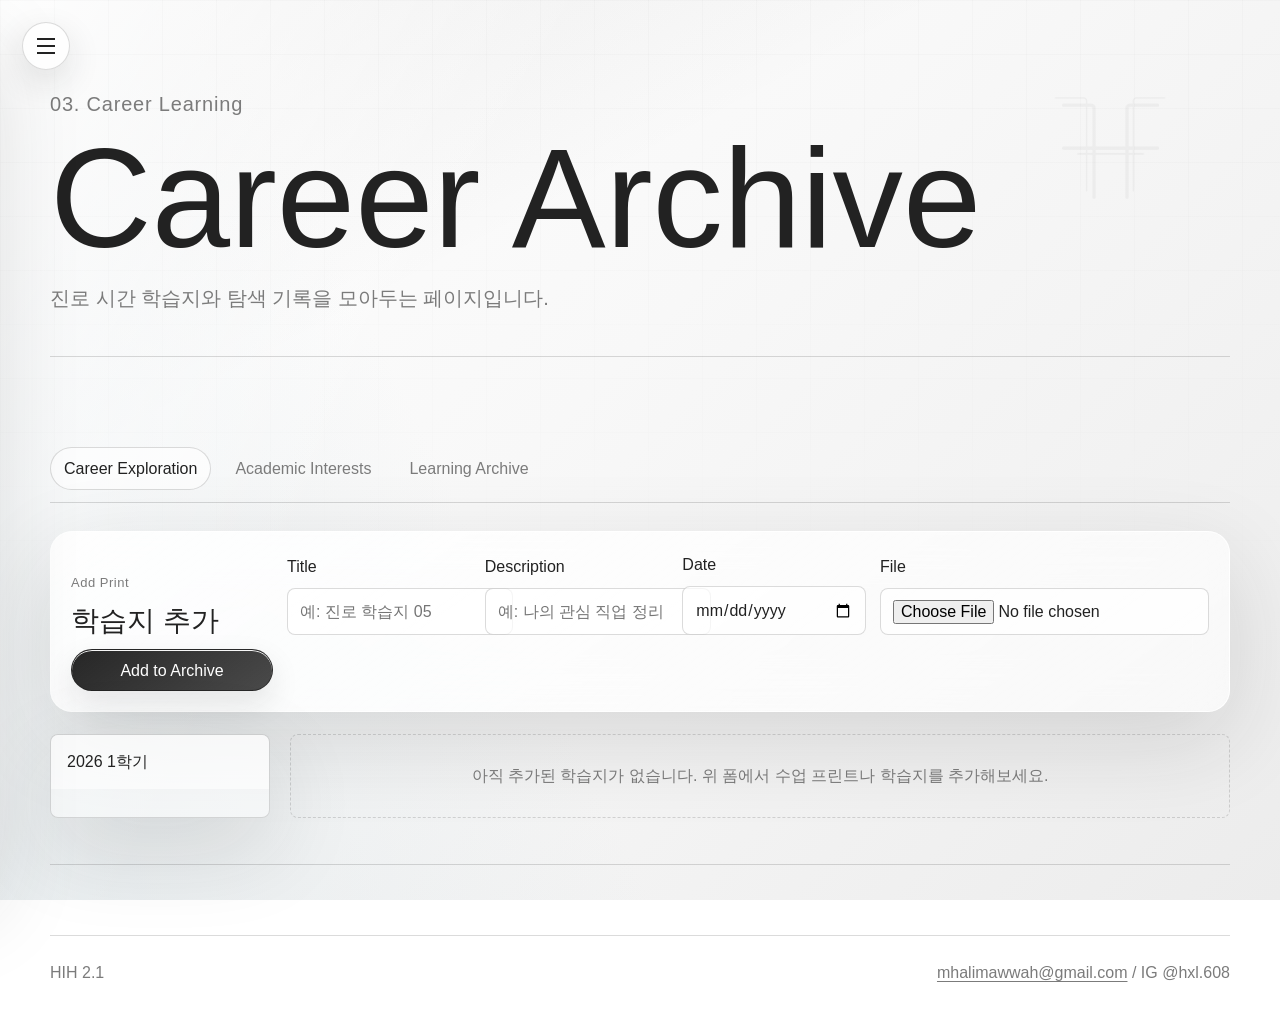
==== hih-career_exp.html @ c1aa2654 "updated my website works (July ~ August)" ====
<!DOCTYPE html>
<html lang="en">
<head>
    <meta charset="UTF-8">
    <meta name="viewport" content="width=device-width, initial-scale=1.0">
    <title>HIH | Career Learning</title>
    <link rel="stylesheet" href="hih_design.css">
</head>
<body>
    <div class="site-shell">
        <aside class="sidebar">
            <a class="brand" href="hih.html" aria-label="HIH Home">
                <img src="HIH-mark.png" alt="">
                <span>H</span>
            </a>
            <nav class="side-nav" aria-label="Main navigation">
                <a href="hih.html"><span>01.</span> Home</a>
                <a href="hih-about.html"><span>02.</span> About Me</a>
                <a class="active" href="hih-career_exp.html"><span>03.</span> Career Learning</a>
                <a href="hih-exp.html"><span>04.</span> Skills &amp; Activities</a>
                <a href="hih-projects.html"><span>05.</span> Projects</a>
                <a href="hih-growth jour.html"><span>06.</span> Growth Journey</a>
                <a href="hih-site_maker.html"><span>07.</span> Bio Site</a>
            </nav>
            <p class="sidebar-note">My Career digital portfolio<br>Seoul, Korea</p>
        </aside>

        <div class="page">
            <header class="page-header">
                <p class="eyebrow">03. Career Learning</p>
                <h1>Career Archive</h1>
                <p>진로 시간 학습지와 탐색 기록을 모아두는 페이지입니다.</p>
            </header>

            <main>
                <section class="section">
                    <div class="dashboard-tabs">
                        <span class="active">Career Exploration</span>
                        <span>Academic Interests</span>
                        <span>Learning Archive</span>
                    </div>

                    <form class="archive-form" aria-label="Add career worksheet">
                        <div>
                            <p class="eyebrow">Add Print</p>
                            <h2>학습지 추가</h2>
                        </div>
                        <label>
                            Title
                            <input type="text" name="worksheetTitle" placeholder="예: 진로 학습지 05" required>
                        </label>
                        <label>
                            Description
                            <input type="text" name="worksheetDescription" placeholder="예: 나의 관심 직업 정리" required>
                        </label>
                        <label>
                            Date
                            <input type="date" name="worksheetDate" required>
                        </label>
                        <label>
                            File
                            <input type="file" name="worksheetFile" accept=".pdf,image/*">
                        </label>
                        <button type="submit">Add to Archive</button>
                    </form>

                    <div class="career-layout">
                        <aside class="archive-list" aria-label="Semester archive">
                            <a class="active" href="#">2026 1학기</a>
                        </aside>

                        <div class="worksheet-grid">
                            <p class="empty-state">아직 추가된 학습지가 없습니다. 위 폼에서 수업 프린트나 학습지를 추가해보세요.</p>
                        </div>
                    </div>
                </section>
            </main>

            <footer>
                <p>HIH 2.1</p>
                <p><a href="mailto:mhalimawwah@gmail.com">mhalimawwah@gmail.com</a> / IG @hxl.608</p>
            </footer>
        </div>
    </div>
    <script src="hih_howitworks.js"></script>
</body>
</html>
---- hih_design.css ----
:root {
    --primary: #222222;
    --secondary: #7b7b7b;
    --tertiary: #f8f8f8;
    --white: #ffffff;
    --line: rgba(34, 34, 34, 0.16);
    --soft-line: #eeeeee;
    --radius: 8px;
    --glass: rgba(255, 255, 255, 0.42);
    --glass-strong: rgba(255, 255, 255, 0.68);
    --glass-edge: rgba(255, 255, 255, 0.86);
    --glass-shadow: 0 28px 90px rgba(34, 34, 34, 0.14);
}

* {
    box-sizing: border-box;
    margin: 0;
    padding: 0;
}

html {
    scroll-behavior: smooth;
}

body {
    background:
        linear-gradient(118deg, rgba(255, 255, 255, 0.96), rgba(255, 255, 255, 0) 34%),
        linear-gradient(64deg, rgba(216, 226, 230, 0.52), rgba(255, 255, 255, 0) 38%),
        linear-gradient(152deg, rgba(34, 34, 34, 0.08), rgba(255, 255, 255, 0) 32%),
        linear-gradient(135deg, #ffffff 0%, #f8f8f8 45%, #ececec 100%);
    background-attachment: fixed;
    color: var(--primary);
    font-family: Inter, -apple-system, BlinkMacSystemFont, "Segoe UI", Roboto, Arial, sans-serif;
    line-height: 1.6;
}

body::before {
    content: "";
    position: fixed;
    inset: 0;
    pointer-events: none;
    background-image:
        linear-gradient(rgba(34, 34, 34, 0.035) 1px, transparent 1px),
        linear-gradient(90deg, rgba(34, 34, 34, 0.035) 1px, transparent 1px);
    background-size: 54px 54px;
    mask-image: linear-gradient(to bottom, rgba(0, 0, 0, 0.55), transparent 72%);
}

img {
    display: block;
    max-width: 100%;
}

a {
    color: inherit;
    text-decoration: none;
}

.site-shell {
    min-height: 100vh;
}

.sidebar {
    position: fixed;
    top: 18px;
    left: 18px;
    width: min(300px, calc(100vw - 36px));
    height: 100vh;
    max-height: calc(100vh - 36px);
    border: 1px solid var(--line);
    border-radius: 18px;
    padding: 34px 22px;
    display: flex;
    flex-direction: column;
    gap: 34px;
    background: var(--glass-strong);
    backdrop-filter: blur(22px) saturate(150%);
    -webkit-backdrop-filter: blur(22px) saturate(150%);
    box-shadow: var(--glass-shadow);
    transform: translateX(calc(-100% - 24px));
    transition: transform 260ms ease;
    z-index: 30;
}

.nav-open .sidebar {
    transform: translateX(0);
}

.menu-toggle {
    position: fixed;
    top: 22px;
    left: 22px;
    width: 48px;
    height: 48px;
    border: 1px solid var(--line);
    border-radius: 999px;
    background: rgba(255, 255, 255, 0.72);
    color: var(--primary);
    display: grid;
    place-items: center;
    cursor: pointer;
    z-index: 40;
    box-shadow: 0 12px 34px rgba(34, 34, 34, 0.12);
    backdrop-filter: blur(18px) saturate(150%);
    -webkit-backdrop-filter: blur(18px) saturate(150%);
}

.menu-toggle svg {
    width: 24px;
    height: 24px;
    transition: transform 220ms ease;
}

.nav-open .menu-toggle svg {
    transform: rotate(90deg);
}

.menu-scrim {
    position: fixed;
    inset: 0;
    background: rgba(34, 34, 34, 0.12);
    opacity: 0;
    pointer-events: none;
    transition: opacity 220ms ease;
    z-index: 20;
    backdrop-filter: blur(2px);
    -webkit-backdrop-filter: blur(2px);
}

.nav-open .menu-scrim {
    opacity: 1;
    pointer-events: auto;
}

.brand {
    display: grid;
    justify-items: center;
    gap: 8px;
    font-size: 13px;
    letter-spacing: 0.12em;
}

.brand img {
    width: 58px;
    height: 58px;
    object-fit: contain;
}

.side-nav {
    display: grid;
    gap: 8px;
}

.side-nav a {
    border: 1px solid transparent;
    border-radius: var(--radius);
    color: var(--secondary);
    font-size: 14px;
    padding: 10px 12px;
}

.side-nav a:hover,
.side-nav a.active {
    border-color: var(--primary);
    color: var(--primary);
    background: rgba(255, 255, 255, 0.62);
}

.side-nav span {
    color: var(--primary);
    font-size: 12px;
    margin-right: 6px;
}

.sidebar-note {
    margin-top: auto;
    color: var(--secondary);
    font-size: 12px;
}

.page {
    min-width: 0;
}

.hero,
.page-header,
main,
footer {
    width: min(1180px, calc(100% - 64px));
    margin: 0 auto;
}

.top-nav {
    min-height: 92px;
    display: flex;
    align-items: center;
    justify-content: flex-end;
    gap: 30px;
    color: var(--secondary);
    font-size: 14px;
}

.top-nav a {
    border: 1px solid transparent;
    border-radius: 999px;
    padding: 8px 12px;
    transition: background 180ms ease, border-color 180ms ease, color 180ms ease;
}

.top-nav a:hover {
    background: rgba(255, 255, 255, 0.52);
    border-color: rgba(255, 255, 255, 0.76);
    color: var(--primary);
}

.hero {
    min-height: 680px;
    border-bottom: 0;
    position: relative;
    padding-bottom: 34px;
    isolation: isolate;
}

.hero::before {
    content: "";
    position: absolute;
    inset: 84px 0 34px;
    border: 1px solid rgba(255, 255, 255, 0.76);
    border-radius: 28px;
    background:
        linear-gradient(130deg, rgba(255, 255, 255, 0.78), rgba(255, 255, 255, 0.18) 42%, rgba(255, 255, 255, 0.46)),
        linear-gradient(42deg, rgba(255, 255, 255, 0.24), rgba(123, 123, 123, 0.09));
    box-shadow:
        inset 0 1px 0 rgba(255, 255, 255, 0.96),
        inset 0 -28px 80px rgba(255, 255, 255, 0.34),
        0 34px 110px rgba(34, 34, 34, 0.14);
    backdrop-filter: blur(28px) saturate(165%);
    -webkit-backdrop-filter: blur(28px) saturate(165%);
    z-index: -1;
}

.hero::after {
    content: "";
    position: absolute;
    inset: 112px 28px auto auto;
    width: min(46vw, 560px);
    height: 240px;
    border-radius: 999px 34px 999px 34px;
    background: linear-gradient(115deg, rgba(255, 255, 255, 0.74), rgba(230, 235, 237, 0.22));
    filter: blur(18px);
    opacity: 0.76;
    pointer-events: none;
    z-index: -1;
}

.hero-grid {
    min-height: 540px;
    display: grid;
    grid-template-columns: minmax(0, 1fr) minmax(320px, 430px);
    align-items: center;
    gap: clamp(34px, 6vw, 86px);
    padding: 34px clamp(22px, 4vw, 58px) 56px;
    position: relative;
    z-index: 1;
}

.eyebrow {
    color: var(--secondary);
    font-size: 13px;
    letter-spacing: 0.04em;
    margin-bottom: 14px;
}

h1 {
    font-size: clamp(64px, 11vw, 156px);
    font-weight: 400;
    letter-spacing: 0;
    line-height: 0.92;
}

h2 {
    font-size: clamp(34px, 5vw, 76px);
    font-weight: 400;
    line-height: 1;
    letter-spacing: 0;
}

h3 {
    font-size: 18px;
    font-weight: 500;
}

.hero-text {
    color: var(--secondary);
    font-size: 22px;
    max-width: 560px;
    margin: 26px 0 0;
}

.hero-actions {
    display: flex;
    flex-wrap: wrap;
    gap: 12px;
    margin-top: 34px;
}

.button,
button {
    border: 1px solid rgba(255, 255, 255, 0.86);
    border-radius: 999px;
    background:
        linear-gradient(145deg, rgba(255, 255, 255, 0.76), rgba(255, 255, 255, 0.28));
    color: var(--primary);
    cursor: pointer;
    display: inline-flex;
    align-items: center;
    justify-content: center;
    min-height: 42px;
    padding: 0 18px;
    font: inherit;
    box-shadow:
        inset 0 1px 0 rgba(255, 255, 255, 0.96),
        0 12px 30px rgba(34, 34, 34, 0.10);
    backdrop-filter: blur(18px) saturate(160%);
    -webkit-backdrop-filter: blur(18px) saturate(160%);
    transition: transform 180ms ease, background 180ms ease, color 180ms ease, box-shadow 180ms ease;
}

.button:hover,
button:hover {
    transform: translateY(-2px);
    box-shadow:
        inset 0 1px 0 rgba(255, 255, 255, 1),
        0 18px 38px rgba(34, 34, 34, 0.14);
}

.button.primary,
button {
    border-color: rgba(34, 34, 34, 0.76);
    background:
        linear-gradient(145deg, rgba(34, 34, 34, 0.98), rgba(34, 34, 34, 0.82));
    color: var(--white);
}

.hero-card {
    aspect-ratio: 1 / 1;
    border: 1px solid var(--glass-edge);
    border-radius: 28px;
    background:
        linear-gradient(145deg, rgba(255, 255, 255, 0.82), rgba(255, 255, 255, 0.28) 46%, rgba(255, 255, 255, 0.62)),
        rgba(255, 255, 255, 0.32);
    backdrop-filter: blur(34px) saturate(180%);
    -webkit-backdrop-filter: blur(34px) saturate(180%);
    box-shadow:
        inset 0 1px 0 rgba(255, 255, 255, 1),
        inset 22px 28px 80px rgba(255, 255, 255, 0.50),
        inset -24px -34px 80px rgba(34, 34, 34, 0.06),
        0 34px 100px rgba(34, 34, 34, 0.16);
    display: grid;
    place-items: center;
    padding: 0;
    position: relative;
    overflow: hidden;
}

.hero-card::before {
    content: "";
    width: 70%;
    height: 70%;
    border-radius: 32px;
    background:
        linear-gradient(140deg, rgba(255, 255, 255, 0.80), rgba(255, 255, 255, 0.08)),
        linear-gradient(45deg, rgba(34, 34, 34, 0.04), rgba(255, 255, 255, 0.36));
    filter: blur(2px);
    position: absolute;
    inset: 15% auto auto 15%;
}

.hero-card img {
    width: 100%;
    height: 100%;
    object-fit: cover;
    position: relative;
    z-index: 1;
}

.hero-card p {
    bottom: 28px;
    color: var(--secondary);
    font-size: 12px;
    letter-spacing: 0.12em;
    position: absolute;
    z-index: 2;
}

main {
    display: grid;
    gap: 24px;
    padding: 44px 0 70px;
}

.section {
    border-bottom: 1px solid var(--line);
    padding: 46px 0;
}

.section-heading {
    display: flex;
    align-items: end;
    justify-content: space-between;
    gap: 24px;
    margin-bottom: 28px;
}

.activity-grid,
.card-grid {
    display: grid;
    grid-template-columns: repeat(3, minmax(0, 1fr));
    gap: 16px;
}

.mini-card,
.info-card,
.certificate-card,
.project-row,
.form-panel,
.profile-card {
    border: 1px solid var(--line);
    border-radius: var(--radius);
    background: var(--glass);
    backdrop-filter: blur(22px) saturate(150%);
    -webkit-backdrop-filter: blur(22px) saturate(150%);
    box-shadow: var(--glass-shadow);
}

.mini-card {
    min-height: 172px;
    padding: 24px;
    display: grid;
    align-content: space-between;
}

.card-icon {
    border: 1px solid var(--primary);
    border-radius: 50%;
    display: grid;
    font-size: 12px;
    height: 34px;
    place-items: center;
    width: 34px;
}

.mini-card p,
.info-card p,
.project-row p,
.large-copy,
.timeline span,
footer {
    color: var(--secondary);
}

.mini-card time {
    color: var(--primary);
    font-size: 13px;
}

.split {
    display: grid;
    grid-template-columns: minmax(0, 1.2fr) minmax(280px, 0.8fr);
    gap: 34px;
    align-items: end;
}

.large-copy {
    font-size: 22px;
    margin-top: 20px;
    max-width: 720px;
}

.stats {
    display: grid;
    grid-template-columns: repeat(3, 1fr);
    border: 1px solid var(--line);
    border-radius: var(--radius);
    overflow: hidden;
}

.stats div {
    padding: 22px;
    background: rgba(255, 255, 255, 0.45);
    border-right: 1px solid var(--line);
}

.stats div:last-child {
    border-right: 0;
}

.stats strong {
    display: block;
    font-size: 32px;
    font-weight: 400;
}

.stats span {
    color: var(--secondary);
    font-size: 12px;
}

.list-panel {
    border-top: 1px solid var(--line);
}

.list-panel div {
    display: grid;
    grid-template-columns: 260px minmax(0, 1fr);
    gap: 20px;
    padding: 22px 0;
    border-bottom: 1px solid var(--line);
}

.list-panel p {
    color: var(--secondary);
}

.timeline {
    display: grid;
    grid-template-columns: repeat(5, 1fr);
    gap: 0;
    list-style: none;
}

.timeline li {
    border-top: 1px solid var(--primary);
    padding: 22px 18px 0 0;
    position: relative;
}

.timeline li::before {
    content: "";
    width: 10px;
    height: 10px;
    border: 1px solid var(--primary);
    border-radius: 50%;
    background: var(--white);
    position: absolute;
    top: -6px;
    left: 0;
}

.timeline time {
    display: block;
    font-size: 13px;
    margin-bottom: 8px;
}

.page-header {
    padding: 70px 0 42px;
    border-bottom: 1px solid var(--line);
    position: relative;
}

.page-header::after {
    content: "";
    background: url("HIH-mark.png") center / contain no-repeat;
    opacity: 0.035;
    width: 240px;
    height: 240px;
    position: absolute;
    right: 0;
    top: 28px;
}

.page-header p {
    color: var(--secondary);
    font-size: 20px;
    margin-top: 18px;
    max-width: 720px;
}

.profile-layout {
    display: grid;
    grid-template-columns: 260px minmax(0, 1fr);
    gap: 20px;
}

.profile-card {
    padding: 26px;
    text-align: center;
}

.profile-card img {
    width: 96px;
    height: 96px;
    object-fit: contain;
    margin: 0 auto 18px;
}

.profile-card p {
    color: var(--secondary);
    font-size: 14px;
}

.info-grid {
    display: grid;
    grid-template-columns: repeat(2, minmax(0, 1fr));
    gap: 16px;
}

.info-card {
    padding: 26px;
    min-height: 190px;
}

.info-card h2 {
    font-size: 28px;
    line-height: 1.12;
    margin-bottom: 16px;
}

.tag-list {
    display: flex;
    flex-wrap: wrap;
    gap: 10px;
    margin-top: 18px;
}

.tag-list span {
    border: 1px solid var(--line);
    border-radius: 999px;
    background: rgba(255, 255, 255, 0.54);
    padding: 8px 13px;
    font-size: 14px;
}

.certificate-grid {
    display: grid;
    grid-template-columns: repeat(4, minmax(0, 1fr));
    gap: 16px;
}

.certificate-card {
    min-height: 210px;
    padding: 22px;
    display: grid;
    align-content: space-between;
}

.certificate-card .medal {
    border: 1px solid var(--primary);
    border-radius: 50%;
    display: grid;
    height: 54px;
    place-items: center;
    width: 54px;
}

.project-list {
    border-top: 1px solid var(--line);
    max-width: 980px;
    display: grid;
    gap: 14px;
}

.project-row {
    display: grid;
    grid-template-columns: 96px minmax(0, 1fr) 42px;
    gap: 24px;
    padding: 24px;
    align-items: center;
    background: rgba(255, 255, 255, 0.38);
}

.project-thumb {
    width: 96px;
    aspect-ratio: 4 / 3;
    border: 1px solid var(--line);
    border-radius: var(--radius);
    background: linear-gradient(135deg, var(--tertiary), #e8e8e8);
}

.project-tags {
    display: flex;
    flex-wrap: wrap;
    gap: 8px;
    margin-top: 12px;
}

.project-tags span {
    background: rgba(255, 255, 255, 0.58);
    border: 1px solid var(--line);
    border-radius: 999px;
    font-size: 12px;
    padding: 5px 9px;
}

.arrow {
    align-self: center;
    border: 1px solid var(--primary);
    border-radius: 50%;
    display: grid;
    height: 36px;
    justify-self: end;
    place-items: center;
    width: 36px;
}

.form-panel {
    padding: 28px;
}

details summary {
    cursor: pointer;
    font-size: 22px;
    list-style: none;
}

details summary::-webkit-details-marker {
    display: none;
}

form {
    display: grid;
    gap: 18px;
    margin-top: 28px;
}

fieldset {
    border: 1px solid var(--line);
    border-radius: var(--radius);
    padding: 16px;
}

legend {
    padding: 0 8px;
}

label {
    display: grid;
    gap: 8px;
    color: var(--primary);
}

input,
textarea {
    border: 1px solid var(--line);
    border-radius: var(--radius);
    background: rgba(255, 255, 255, 0.72);
    color: var(--primary);
    font: inherit;
    min-height: 44px;
    padding: 10px 12px;
}

textarea {
    min-height: 130px;
    resize: vertical;
}

.radio-group {
    display: flex;
    flex-wrap: wrap;
    gap: 10px;
}

.radio-group label {
    align-items: center;
    border: 1px solid var(--line);
    border-radius: 999px;
    display: flex;
    gap: 8px;
    padding: 8px 13px;
}

.reveal {
    opacity: 0;
    transform: translateY(28px) scale(0.985);
    transition:
        opacity 700ms ease,
        transform 700ms cubic-bezier(0.2, 0.8, 0.2, 1);
    transition-delay: var(--reveal-delay, 0ms);
}

.reveal.is-visible {
    opacity: 1;
    transform: translateY(0) scale(1);
}

.mini-card:hover,
.info-card:hover,
.certificate-card:hover,
.project-row:hover,
.form-panel:hover,
.profile-card:hover,
.hero-card:hover {
    transform: translateY(-4px);
}

.mini-card,
.info-card,
.certificate-card,
.project-row,
.form-panel,
.profile-card,
.hero-card {
    transition:
        transform 220ms ease,
        box-shadow 220ms ease,
        border-color 220ms ease,
        opacity 700ms ease;
}

@media (prefers-reduced-motion: reduce) {
    html {
        scroll-behavior: auto;
    }

    .reveal,
    .reveal.is-visible,
    .mini-card,
    .info-card,
    .certificate-card,
    .project-row,
    .form-panel,
    .profile-card,
    .hero-card {
        opacity: 1;
        transform: none;
        transition: none;
    }
}

footer {
    border-top: 1px solid var(--line);
    display: flex;
    justify-content: space-between;
    gap: 18px;
    padding: 24px 0 46px;
}

footer a {
    text-decoration: underline;
    text-underline-offset: 3px;
}

@media (max-width: 920px) {
    .sidebar {
        height: auto;
        padding: 26px 20px;
    }

    .brand {
        display: flex;
        justify-content: center;
    }

    .brand img {
        width: 38px;
        height: 38px;
    }

    .side-nav {
        display: grid;
        overflow: visible;
        padding-bottom: 0;
    }

    .side-nav a {
        white-space: nowrap;
    }

    .sidebar-note,
    .top-nav {
        display: none;
    }

    .hero,
    .page-header,
    main,
    footer {
        width: min(100% - 32px, 760px);
    }

    .hero {
        min-height: auto;
        padding: 34px 0;
    }

    .hero-grid,
    .split,
    .profile-layout {
        grid-template-columns: 1fr;
    }

    .hero-card {
        max-width: 420px;
        margin: 0 auto;
    }

    .activity-grid,
    .card-grid,
    .info-grid,
    .certificate-grid {
        grid-template-columns: 1fr;
    }

    .timeline {
        grid-template-columns: 1fr;
        gap: 18px;
    }

    .timeline li {
        border-top: 0;
        border-left: 1px solid var(--primary);
        padding: 0 0 0 22px;
    }

    .timeline li::before {
        left: -6px;
        top: 6px;
    }

    .list-panel div,
    .project-row {
        grid-template-columns: 1fr;
    }

    .project-row .arrow {
        justify-self: start;
    }

    .stats {
        grid-template-columns: 1fr;
    }

    .stats div {
        border-right: 0;
        border-bottom: 1px solid var(--line);
    }

    .stats div:last-child {
        border-bottom: 0;
    }
}

@media (max-width: 540px) {
    h1 {
        font-size: 58px;
    }

    .hero-text,
    .large-copy,
    .page-header p {
        font-size: 18px;
    }

    footer {
        display: grid;
    }
}

.dashboard-tabs {
    border-bottom: 1px solid var(--line);
    display: flex;
    flex-wrap: wrap;
    gap: 10px;
    margin-bottom: 24px;
    padding-bottom: 12px;
}

.dashboard-tabs a,
.dashboard-tabs span {
    border: 1px solid transparent;
    border-radius: 999px;
    color: var(--secondary);
    padding: 8px 13px;
}

.dashboard-tabs .active,
.dashboard-tabs a:hover {
    background: rgba(255, 255, 255, 0.62);
    border-color: var(--line);
    color: var(--primary);
}

.career-layout {
    display: grid;
    grid-template-columns: 220px minmax(0, 1fr);
    gap: 20px;
}

.archive-form {
    border: 1px solid var(--glass-edge);
    border-radius: 22px;
    background:
        linear-gradient(145deg, rgba(255, 255, 255, 0.76), rgba(255, 255, 255, 0.30)),
        var(--glass);
    box-shadow: var(--glass-shadow);
    display: grid;
    grid-template-columns: 1.1fr repeat(3, minmax(150px, 1fr)) auto;
    gap: 14px;
    align-items: end;
    margin-bottom: 22px;
    padding: 20px;
    backdrop-filter: blur(24px) saturate(165%);
    -webkit-backdrop-filter: blur(24px) saturate(165%);
}

.archive-form h2 {
    font-size: 28px;
}

.archive-form button {
    min-width: 140px;
}

.archive-list {
    border: 1px solid var(--line);
    border-radius: var(--radius);
    background: var(--glass);
    box-shadow: var(--glass-shadow);
    overflow: hidden;
}

.archive-list a {
    border-bottom: 1px solid var(--line);
    color: var(--secondary);
    display: block;
    padding: 14px 16px;
}

.archive-list a:last-child {
    border-bottom: 0;
}

.archive-list a:hover,
.archive-list .active {
    background: rgba(255, 255, 255, 0.58);
    color: var(--primary);
}

.worksheet-grid {
    display: grid;
    grid-template-columns: repeat(4, minmax(0, 1fr));
    gap: 16px;
}

.empty-state {
    border: 1px dashed var(--line);
    border-radius: var(--radius);
    color: var(--secondary);
    grid-column: 1 / -1;
    padding: 28px;
    text-align: center;
}

.paper-card {
    border: 1px solid var(--line);
    border-radius: var(--radius);
    background: var(--glass);
    box-shadow: var(--glass-shadow);
    cursor: pointer;
    display: grid;
    min-height: 230px;
    padding: 22px;
}

.paper-card.is-added {
    border-color: rgba(34, 34, 34, 0.28);
}

.paper-card.is-added .paper-icon {
    background: var(--primary);
    color: var(--white);
}

.paper-icon {
    border: 1px solid var(--primary);
    border-radius: 4px;
    display: grid;
    height: 52px;
    place-items: center;
    width: 42px;
}

.paper-card time,
.paper-card small {
    color: var(--secondary);
}

.activity-tabs {
    display: flex;
    flex-wrap: wrap;
    gap: 10px;
    margin-bottom: 24px;
}

.activity-tabs span {
    border: 1px solid var(--line);
    border-radius: 999px;
    background: rgba(255, 255, 255, 0.54);
    padding: 8px 13px;
}

.project-showcase .project-list {
    max-width: none;
}

.project-showcase .project-row {
    grid-template-columns: 140px minmax(0, 1fr) 42px;
}

.project-row,
.journey-list li {
    cursor: pointer;
}

.journey-layout {
    display: grid;
    grid-template-columns: minmax(260px, 0.8fr) minmax(0, 1.2fr);
    gap: 26px;
}

.journey-list {
    border-left: 1px solid var(--primary);
    display: grid;
    gap: 18px;
    list-style: none;
    padding-left: 24px;
}

.journey-list li {
    position: relative;
}

.journey-list li::before {
    background: var(--white);
    border: 1px solid var(--primary);
    border-radius: 50%;
    content: "";
    height: 10px;
    left: -30px;
    position: absolute;
    top: 8px;
    width: 10px;
}

.journey-list .current::before {
    background: var(--primary);
}

.journey-list .current h3 {
    color: var(--primary);
}

.journey-list time {
    color: var(--secondary);
    display: block;
    font-size: 13px;
}

.journey-detail {
    border: 1px solid var(--line);
    border-radius: var(--radius);
    background: var(--glass);
    box-shadow: var(--glass-shadow);
    padding: 26px;
}

.journey-visual {
    aspect-ratio: 16 / 7;
    border: 1px solid var(--line);
    border-radius: var(--radius);
    background:
        linear-gradient(135deg, rgba(255, 255, 255, 0.62), rgba(255, 255, 255, 0.18)),
        linear-gradient(25deg, transparent 38%, rgba(34, 34, 34, 0.18) 39%, transparent 40%),
        linear-gradient(145deg, transparent 52%, rgba(34, 34, 34, 0.14) 53%, transparent 54%);
    margin: 18px 0;
}

.mobile-preview {
    display: grid;
    grid-template-columns: repeat(3, 92px);
    gap: 18px;
    justify-content: center;
}

.phone-frame {
    aspect-ratio: 9 / 16;
    border: 1px solid var(--line);
    border-radius: 18px;
    background: rgba(255, 255, 255, 0.5);
    padding: 10px;
}

.phone-frame div {
    border-radius: 10px;
    height: 100%;
    background: linear-gradient(180deg, rgba(34, 34, 34, 0.12), transparent);
}

.toast {
    position: fixed;
    left: 50%;
    bottom: 28px;
    transform: translate(-50%, 18px);
    z-index: 80;
    opacity: 0;
    border: 1px solid var(--glass-edge);
    border-radius: 999px;
    background: rgba(255, 255, 255, 0.72);
    color: var(--primary);
    box-shadow: var(--glass-shadow);
    padding: 12px 18px;
    backdrop-filter: blur(22px) saturate(160%);
    -webkit-backdrop-filter: blur(22px) saturate(160%);
    transition: opacity 220ms ease, transform 220ms ease;
}

.toast.is-visible {
    opacity: 1;
    transform: translate(-50%, 0);
}

.modal-overlay {
    position: fixed;
    inset: 0;
    z-index: 70;
    display: grid;
    place-items: center;
    padding: 24px;
    background: rgba(34, 34, 34, 0.16);
    opacity: 0;
    pointer-events: none;
    backdrop-filter: blur(5px);
    -webkit-backdrop-filter: blur(5px);
    transition: opacity 220ms ease;
}

.modal-overlay.is-visible {
    opacity: 1;
    pointer-events: auto;
}

.modal-card {
    width: min(560px, 100%);
    border: 1px solid var(--glass-edge);
    border-radius: 24px;
    background:
        linear-gradient(145deg, rgba(255, 255, 255, 0.86), rgba(255, 255, 255, 0.42)),
        var(--glass);
    box-shadow:
        inset 0 1px 0 rgba(255, 255, 255, 0.95),
        0 34px 100px rgba(34, 34, 34, 0.18);
    padding: 28px;
    position: relative;
    transform: translateY(18px) scale(0.98);
    transition: transform 220ms ease;
    backdrop-filter: blur(28px) saturate(170%);
    -webkit-backdrop-filter: blur(28px) saturate(170%);
}

.modal-overlay.is-visible .modal-card {
    transform: translateY(0) scale(1);
}

.modal-card h2 {
    font-size: clamp(30px, 5vw, 54px);
    margin-bottom: 18px;
}

.modal-card p {
    color: var(--secondary);
}

.modal-close {
    position: absolute;
    right: 18px;
    top: 18px;
    width: 38px;
    height: 38px;
    padding: 0;
}

.modal-action,
.modal-card .button {
    margin-top: 22px;
}

.modal-preview {
    border: 1px solid var(--line);
    border-radius: var(--radius);
    background: rgba(255, 255, 255, 0.52);
    margin-top: 18px;
    overflow: hidden;
}

.modal-preview img,
.modal-preview iframe {
    border: 0;
    display: block;
    width: 100%;
}

.modal-preview img {
    max-height: 360px;
    object-fit: contain;
}

.modal-preview iframe {
    height: 360px;
}

.paper-card:focus-visible,
.project-row:focus-visible,
.journey-list li:focus-visible,
.dashboard-tabs span:focus-visible,
.activity-tabs span:focus-visible {
    outline: 2px solid var(--primary);
    outline-offset: 4px;
}

@media (max-width: 920px) {
    .career-layout,
    .journey-layout,
    .project-showcase .project-row {
        grid-template-columns: 1fr;
    }

    .archive-form {
        grid-template-columns: 1fr 1fr;
    }

    .worksheet-grid {
        grid-template-columns: repeat(2, minmax(0, 1fr));
    }
}

@media (max-width: 540px) {
    .archive-form {
        grid-template-columns: 1fr;
    }

    .worksheet-grid {
        grid-template-columns: 1fr;
    }

    .mobile-preview {
        grid-template-columns: repeat(3, minmax(0, 1fr));
    }
}
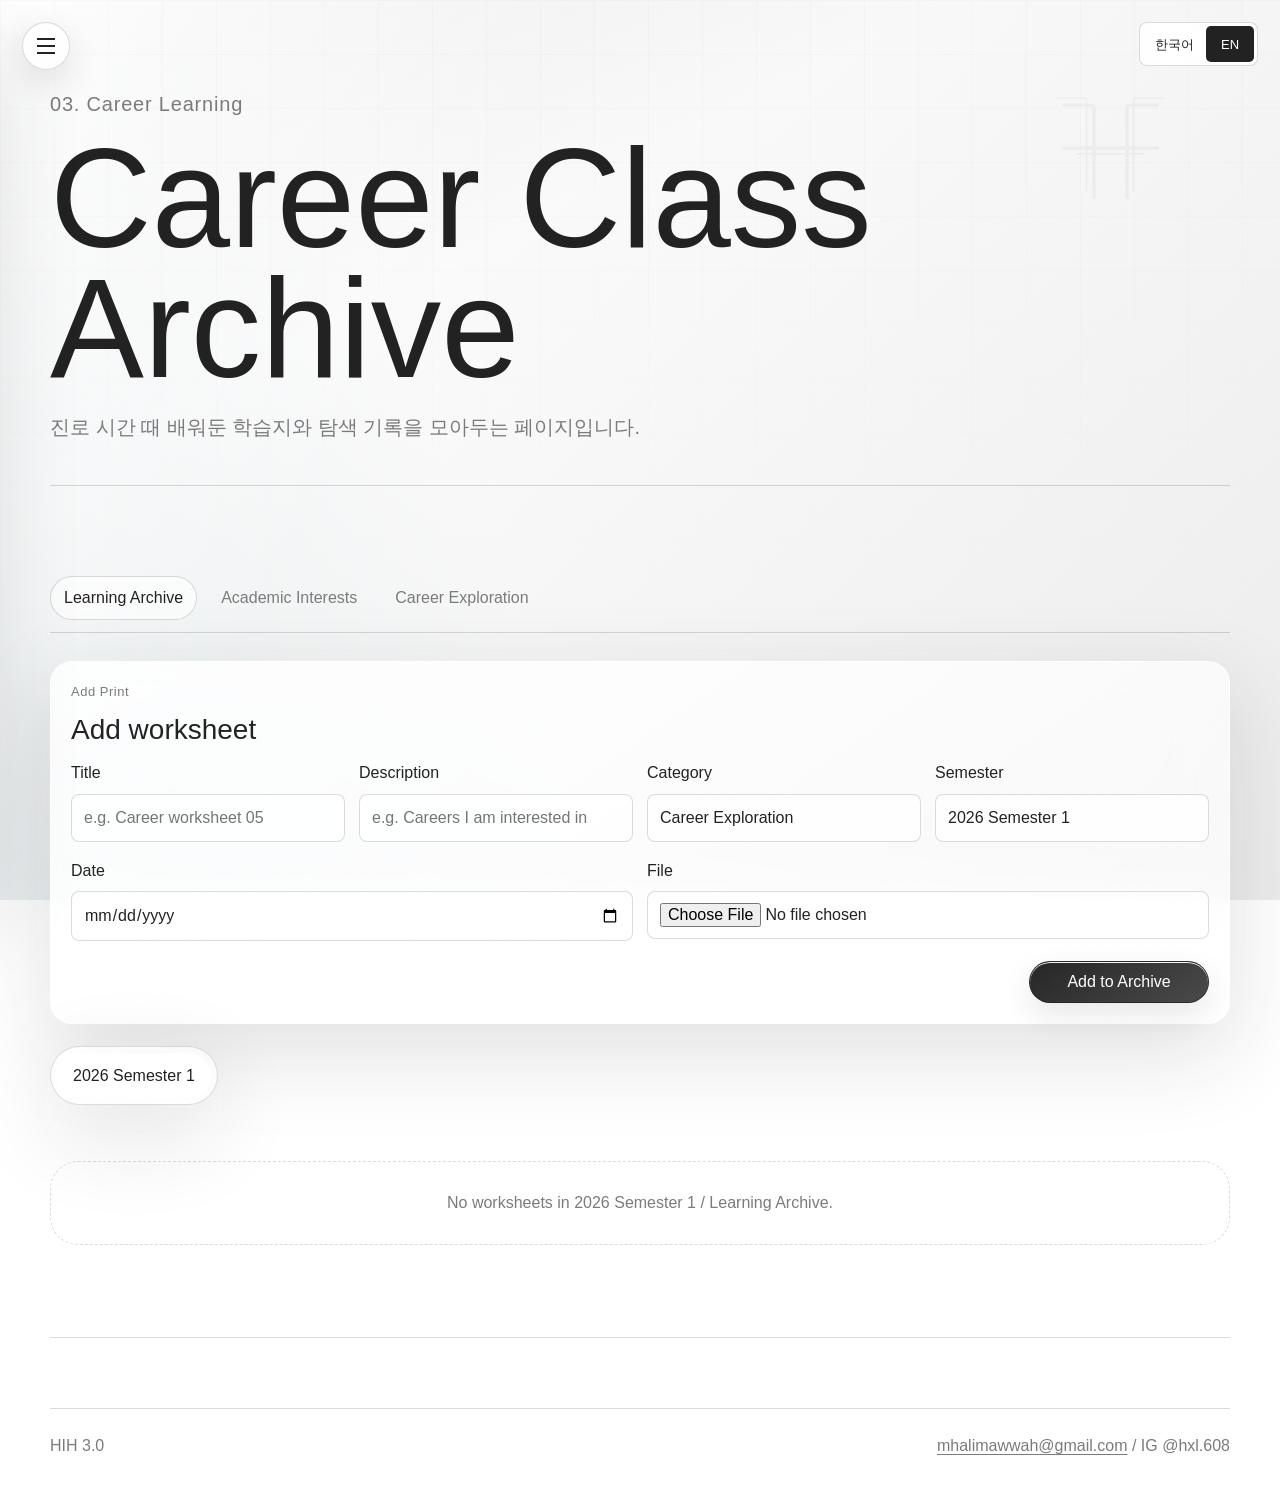
==== commit 3432d2e0: "Upgraded HIH website all" ====
--- a/hih-career_exp.html
+++ b/hih-career_exp.html
@@ -28,16 +28,16 @@
         <div class="page">
             <header class="page-header">
                 <p class="eyebrow">03. Career Learning</p>
-                <h1>Career Archive</h1>
-                <p>진로 시간 학습지와 탐색 기록을 모아두는 페이지입니다.</p>
+                <h1>Career Class Archive</h1>
+                <p>진로 시간 때 배워둔 학습지와 탐색 기록을 모아두는 페이지입니다.</p>
             </header>
 
             <main>
                 <section class="section">
                     <div class="dashboard-tabs">
-                        <span class="active">Career Exploration</span>
-                        <span>Academic Interests</span>
-                        <span>Learning Archive</span>
+                        <span class="active" data-category="Learning Archive">진로 시간 학습지</span>
+                        <span data-category="Academic Interests">관심사와 특기</span>
+                        <span data-category="Career Exploration">진로 탐색</span>
                     </div>
 
                     <form class="archive-form" aria-label="Add career worksheet">
@@ -52,6 +52,22 @@
                         <label>
                             Description
                             <input type="text" name="worksheetDescription" placeholder="예: 나의 관심 직업 정리" required>
+                        </label>
+                        <label>
+                            Category
+                            <select name="worksheetCategory" required>
+                                <option value="Career Exploration">진로 탐색</option>
+                                <option value="Academic Interests">취미 및 특기</option>
+                                <option value="Learning Archive">진로 시간 학습지</option>
+                            </select>
+                        </label>
+                        <label>
+                            Semester
+                            <select name="worksheetSemester" required>
+                                <option value="2026 1학기">2026 1학기</option>
+                                <option value="2026 2학기">2026 2학기</option>
+                                <option value="2025 2학기">2025 2학기</option>
+                            </select>
                         </label>
                         <label>
                             Date
@@ -77,11 +93,12 @@
             </main>
 
             <footer>
-                <p>HIH 2.1</p>
+                <p>HIH 3.0</p>
                 <p><a href="mailto:mhalimawwah@gmail.com">mhalimawwah@gmail.com</a> / IG @hxl.608</p>
             </footer>
         </div>
     </div>
+    <script src="hih-language.js"></script>
     <script src="hih_howitworks.js"></script>
 </body>
 </html>
--- a/hih_design.css
+++ b/hih_design.css
@@ -105,6 +105,89 @@
     -webkit-backdrop-filter: blur(18px) saturate(150%);
 }
 
+.language-switcher {
+    position: fixed;
+    top: 22px;
+    right: 22px;
+    z-index: 40;
+    display: flex;
+    align-items: center;
+    height: 44px;
+    padding: 3px;
+    border: 1px solid var(--line);
+    border-radius: 8px;
+    background: rgba(255, 255, 255, 0.86);
+    backdrop-filter: blur(18px);
+    -webkit-backdrop-filter: blur(18px);
+}
+
+.language-switcher button {
+    min-height: 36px;
+    min-width: 48px;
+    padding: 0 12px;
+    border: 0;
+    border-radius: 5px;
+    background: transparent;
+    box-shadow: none;
+    color: var(--primary);
+    font-size: 13px;
+    line-height: 1;
+    transform: none;
+}
+
+.language-switcher button[aria-pressed="true"] {
+    color: var(--white);
+    background: var(--primary);
+}
+
+.language-switcher button:hover {
+    transform: none;
+    box-shadow: none;
+}
+
+.language-switcher button:focus-visible {
+    outline: 2px solid var(--primary);
+    outline-offset: 2px;
+}
+
+.hero .top-nav {
+    padding-right: 150px;
+}
+
+html[lang="ko"] .page-header h1 {
+    font-size: 72px;
+    line-height: 1.2;
+}
+
+html[lang="ko"] h2 {
+    line-height: 1.25;
+}
+
+html[lang="ko"] .hero-rail {
+    transform: none;
+}
+
+html[lang="ko"] :is(h1, h2, h3, p, a, label, button, small) {
+    word-break: keep-all;
+    overflow-wrap: anywhere;
+}
+
+@media (max-width: 920px) {
+    html[lang="ko"] .page-header h1 {
+        font-size: 52px;
+    }
+}
+
+@media (max-width: 540px) {
+    html[lang="ko"] .page-header h1 {
+        font-size: 38px;
+    }
+
+    .language-switcher {
+        right: 14px;
+    }
+}
+
 .menu-toggle svg {
     width: 24px;
     height: 24px;
@@ -214,54 +297,125 @@
 }
 
 .hero {
-    min-height: 680px;
-    border-bottom: 0;
+    width: 100%;
+    margin: 0;
+    padding: 0 max(32px, calc((100% - 1280px) / 2));
+    border-bottom: 1px solid var(--line);
+    background: #f3f3f3;
     position: relative;
-    padding-bottom: 34px;
+    overflow: hidden;
     isolation: isolate;
 }
 
-.hero::before {
-    content: "";
+.hero .top-nav {
+    min-height: 88px;
+    padding-left: 180px;
+}
+
+.hero-brand {
     position: absolute;
-    inset: 84px 0 34px;
-    border: 1px solid rgba(255, 255, 255, 0.76);
-    border-radius: 28px;
-    background:
-        linear-gradient(130deg, rgba(255, 255, 255, 0.78), rgba(255, 255, 255, 0.18) 42%, rgba(255, 255, 255, 0.46)),
-        linear-gradient(42deg, rgba(255, 255, 255, 0.24), rgba(123, 123, 123, 0.09));
-    box-shadow:
-        inset 0 1px 0 rgba(255, 255, 255, 0.96),
-        inset 0 -28px 80px rgba(255, 255, 255, 0.34),
-        0 34px 110px rgba(34, 34, 34, 0.14);
-    backdrop-filter: blur(28px) saturate(165%);
-    -webkit-backdrop-filter: blur(28px) saturate(165%);
-    z-index: -1;
-}
-
-.hero::after {
-    content: "";
+    top: 24px;
+    left: max(92px, calc((100% - 1280px) / 2));
+    display: flex;
+    align-items: center;
+    gap: 8px;
+    font-size: 12px;
+}
+
+.hero-brand img {
+    mix-blend-mode: multiply;
+}
+
+.hero-stage {
+    position: relative;
+    min-height: clamp(510px, calc(100svh - 250px), 700px);
+    display: grid;
+    align-items: center;
+    padding: 32px 0 32px 86px;
+}
+
+.hero-rail {
     position: absolute;
-    inset: 112px 28px auto auto;
-    width: min(46vw, 560px);
-    height: 240px;
-    border-radius: 999px 34px 999px 34px;
-    background: linear-gradient(115deg, rgba(255, 255, 255, 0.74), rgba(230, 235, 237, 0.22));
-    filter: blur(18px);
-    opacity: 0.76;
-    pointer-events: none;
-    z-index: -1;
-}
-
-.hero-grid {
-    min-height: 540px;
-    display: grid;
-    grid-template-columns: minmax(0, 1fr) minmax(320px, 430px);
+    inset: 48px auto 32px 0;
+    display: flex;
     align-items: center;
-    gap: clamp(34px, 6vw, 86px);
-    padding: 34px clamp(22px, 4vw, 58px) 56px;
+    gap: 20px;
+    writing-mode: vertical-rl;
+    transform: rotate(180deg);
+    color: var(--secondary);
+    font-size: 11px;
+}
+
+.hero-rail-line {
+    flex: 1;
+    width: 1px;
+    background: var(--line);
+}
+
+.hero-copy {
     position: relative;
     z-index: 1;
+    width: 50%;
+    min-width: 0;
+}
+
+.hero-copy a{
+    text-decoration: none;
+}
+
+.hero h1 {
+    font-size: 112px;
+    font-weight: 300;
+    line-height: 0.98;
+    letter-spacing: 0;
+}
+
+.hero h1 span {
+    display: block;
+}
+
+/* Multiply blends the logo's white background into the hero surface. */
+.hero-art {
+    position: absolute;
+    inset: 0 -5% 0 auto;
+    width: 57%;
+    mix-blend-mode: multiply;
+    pointer-events: none;
+}
+
+.hero-art img {
+    width: 100%;
+    height: 100%;
+    object-fit: contain;
+    transform: scale(1.55);
+}
+
+.hero-bottom {
+    min-height: 76px;
+    display: flex;
+    align-items: center;
+    justify-content: space-between;
+    gap: 24px;
+    padding-left: 86px;
+    color: var(--secondary);
+    font-size: 12px;
+}
+
+.hero-scroll {
+    color: var(--primary);
+    display: inline-flex;
+    gap: 14px;
+    align-items: center;
+    min-height: 44px;
+}
+
+.hero a:focus-visible {
+    outline: 2px solid var(--primary);
+    outline-offset: 5px;
+}
+
+#recent-activity {
+    scroll-margin-top: 24px;
 }
 
 .eyebrow {
@@ -290,18 +444,57 @@
     font-weight: 500;
 }
 
+.hero-tagline {
+    display: flex;
+    align-items: baseline;
+    gap: 8px;
+    margin: 16px 0 0;
+    color: var(--primary);
+    font-size: 14px;
+    font-weight: 400;
+    line-height: 1.5;
+    letter-spacing: 0;
+    overflow-wrap: anywhere;
+}
+
+.hero-tagline::before {
+    content: "";
+    flex: 0 0 18px;
+    height: 1px;
+    background: currentColor;
+    transform: translateY(-4px);
+}
+
 .hero-text {
     color: var(--secondary);
-    font-size: 22px;
-    max-width: 560px;
-    margin: 26px 0 0;
+    font-size: 15px;
+    max-width: 390px;
+    margin: 28px 0 0;
+    line-height: 1.65;
 }
 
 .hero-actions {
     display: flex;
     flex-wrap: wrap;
-    gap: 12px;
-    margin-top: 34px;
+    gap: 26px;
+    margin-top: 20px;
+}
+
+.hero-actions a {
+    display: inline-flex;
+    align-items: center;
+    gap: 16px;
+    min-height: 44px;
+    border-bottom: 1px solid var(--line);
+    font-size: 13px;
+    transition: border-color 180ms ease;
+}
+
+.hero-actions a:hover,
+.hero-scroll:hover {
+    border-color: var(--primary);
+    text-decoration: underline;
+    text-underline-offset: 5px;
 }
 
 .button,
@@ -400,6 +593,7 @@
 }
 
 .section {
+    min-width: 0;
     border-bottom: 1px solid var(--line);
     padding: 46px 0;
 }
@@ -735,13 +929,17 @@
 }
 
 label {
+    min-width: 0;
     display: grid;
     gap: 8px;
     color: var(--primary);
 }
 
 input,
+select,
 textarea {
+    min-width: 0;
+    max-width: 100%;
     border: 1px solid var(--line);
     border-radius: var(--radius);
     background: rgba(255, 255, 255, 0.72);
@@ -749,6 +947,16 @@
     font: inherit;
     min-height: 44px;
     padding: 10px 12px;
+}
+
+input:not([type="radio"]):not([type="checkbox"]),
+select,
+textarea {
+    width: 100%;
+}
+
+select {
+    appearance: none;
 }
 
 textarea {
@@ -873,7 +1081,6 @@
         display: none;
     }
 
-    .hero,
     .page-header,
     main,
     footer {
@@ -881,11 +1088,34 @@
     }
 
     .hero {
-        min-height: auto;
-        padding: 34px 0;
-    }
-
-    .hero-grid,
+        padding: 88px 24px 0;
+    }
+
+    .hero-stage {
+        min-height: 480px;
+        padding: 24px 0 24px 32px;
+    }
+
+    .hero-copy {
+        width: 55%;
+    }
+
+    .hero h1 {
+        font-size: 88px;
+    }
+
+    .hero-art {
+        width: 49%;
+    }
+
+    .hero-rail {
+        display: none;
+    }
+
+    .hero-bottom {
+        padding-left: 32px;
+    }
+
     .split,
     .profile-layout {
         grid-template-columns: 1fr;
@@ -947,7 +1177,6 @@
         font-size: 58px;
     }
 
-    .hero-text,
     .large-copy,
     .page-header p {
         font-size: 18px;
@@ -955,6 +1184,54 @@
 
     footer {
         display: grid;
+    }
+
+    .hero {
+        padding: 82px 24px 0;
+    }
+
+    .hero-stage {
+        min-height: 0;
+        padding: 16px 0 0;
+    }
+
+    .hero-copy {
+        width: 100%;
+    }
+
+    .hero h1 {
+        font-size: 64px;
+    }
+
+    .hero-tagline {
+        font-size: 12px;
+        margin-top: 12px;
+    }
+
+    .hero-text {
+        font-size: 14px;
+        margin-top: 18px;
+    }
+
+    .hero-actions {
+        margin-top: 12px;
+    }
+
+    .hero-art {
+        position: relative;
+        inset: auto;
+        width: 100%;
+        height: 190px;
+        overflow: hidden;
+    }
+
+    .hero-art img {
+        transform: scale(2);
+    }
+
+    .hero-bottom {
+        min-height: 56px;
+        padding-left: 0;
     }
 }
 
@@ -984,8 +1261,8 @@
 
 .career-layout {
     display: grid;
-    grid-template-columns: 220px minmax(0, 1fr);
-    gap: 20px;
+    grid-template-columns: minmax(0, 1fr);
+    gap: 18px;
 }
 
 .archive-form {
@@ -996,72 +1273,140 @@
         var(--glass);
     box-shadow: var(--glass-shadow);
     display: grid;
-    grid-template-columns: 1.1fr repeat(3, minmax(150px, 1fr)) auto;
-    gap: 14px;
-    align-items: end;
+    grid-template-columns: repeat(4, minmax(0, 1fr));
+    gap: 16px 14px;
+    align-items: start;
     margin-bottom: 22px;
     padding: 20px;
     backdrop-filter: blur(24px) saturate(165%);
     -webkit-backdrop-filter: blur(24px) saturate(165%);
 }
 
+.archive-form > div:first-child {
+    grid-column: 1 / -1;
+}
+
 .archive-form h2 {
     font-size: 28px;
 }
 
+.archive-form label:nth-of-type(5),
+.archive-form label:nth-of-type(6) {
+    grid-column: span 2;
+}
+
 .archive-form button {
-    min-width: 140px;
+    grid-column: 1 / -1;
+    justify-self: end;
+    min-width: 180px;
+    margin-top: 4px;
 }
 
 .archive-list {
     border: 1px solid var(--line);
-    border-radius: var(--radius);
-    background: var(--glass);
+    border-radius: 999px;
+    background:
+        linear-gradient(145deg, rgba(255, 255, 255, 0.70), rgba(255, 255, 255, 0.30)),
+        var(--glass);
     box-shadow: var(--glass-shadow);
-    overflow: hidden;
+    display: flex;
+    gap: 4px;
+    overflow-x: auto;
+    overflow-y: hidden;
+    padding: 6px;
+    width: max-content;
+    max-width: 100%;
+    scrollbar-width: none;
+}
+
+.archive-list::-webkit-scrollbar {
+    display: none;
 }
 
 .archive-list a {
-    border-bottom: 1px solid var(--line);
-    color: var(--secondary);
-    display: block;
-    padding: 14px 16px;
-}
-
-.archive-list a:last-child {
-    border-bottom: 0;
+    border: 0;
+    border-radius: 999px;
+    color: var(--secondary);
+    display: inline-flex;
+    white-space: nowrap;
+    padding: 10px 16px;
 }
 
 .archive-list a:hover,
 .archive-list .active {
-    background: rgba(255, 255, 255, 0.58);
+    background: rgba(255, 255, 255, 0.82);
     color: var(--primary);
 }
 
 .worksheet-grid {
-    display: grid;
-    grid-template-columns: repeat(4, minmax(0, 1fr));
-    gap: 16px;
+    display: flex;
+    gap: 22px;
+    margin: 4px -20px 0;
+    overflow-x: auto;
+    overflow-y: hidden;
+    padding: 34px 20px 46px;
+    scroll-padding: 20px;
+    scroll-snap-type: x mandatory;
+    scrollbar-width: thin;
+    -webkit-overflow-scrolling: touch;
+}
+
+.worksheet-grid::-webkit-scrollbar {
+    height: 10px;
+}
+
+.worksheet-grid::-webkit-scrollbar-track {
+    background: rgba(34, 34, 34, 0.06);
+    border-radius: 999px;
+}
+
+.worksheet-grid::-webkit-scrollbar-thumb {
+    background: rgba(34, 34, 34, 0.22);
+    border-radius: 999px;
 }
 
 .empty-state {
     border: 1px dashed var(--line);
-    border-radius: var(--radius);
-    color: var(--secondary);
-    grid-column: 1 / -1;
+    border-radius: 28px;
+    color: var(--secondary);
+    flex: 1 0 100%;
     padding: 28px;
     text-align: center;
 }
 
+.empty-state[hidden],
+.paper-card[hidden] {
+    display: none !important;
+}
+
 .paper-card {
-    border: 1px solid var(--line);
-    border-radius: var(--radius);
-    background: var(--glass);
-    box-shadow: var(--glass-shadow);
+    position: relative;
+    border: 1px solid rgba(255, 255, 255, 0.90);
+    border-radius: 34px;
+    background:
+        linear-gradient(155deg, rgba(255, 255, 255, 0.82), rgba(255, 255, 255, 0.30)),
+        var(--glass);
+    box-shadow:
+        inset 0 1px 0 rgba(255, 255, 255, 0.96),
+        0 32px 70px rgba(34, 34, 34, 0.16);
     cursor: pointer;
     display: grid;
-    min-height: 230px;
-    padding: 22px;
+    flex: 0 0 clamp(280px, 28vw, 380px);
+    gap: 18px;
+    min-height: 500px;
+    overflow: hidden;
+    padding: 18px;
+    scroll-snap-align: start;
+    scroll-snap-stop: always;
+    transition: transform 220ms ease, box-shadow 220ms ease, border-color 220ms ease;
+}
+
+.paper-card:hover {
+    border-color: rgba(255, 255, 255, 1);
+    box-shadow:
+        inset 0 1px 0 rgba(255, 255, 255, 1),
+        0 42px 86px rgba(34, 34, 34, 0.20);
+    transform: translateY(-8px);
 }
 
 .paper-card.is-added {
@@ -1073,18 +1418,75 @@
     color: var(--white);
 }
 
+.paper-visual {
+    position: relative;
+    border: 1px solid rgba(255, 255, 255, 0.78);
+    border-radius: 28px;
+    background:
+        radial-gradient(circle at 30% 22%, rgba(255, 255, 255, 0.94), transparent 28%),
+        linear-gradient(145deg, rgba(248, 248, 248, 0.86), rgba(225, 225, 225, 0.52));
+    display: grid;
+    min-height: 220px;
+    overflow: hidden;
+    place-items: center;
+}
+
+.paper-visual::before {
+    content: "";
+    position: absolute;
+    width: 168px;
+    height: 168px;
+    border-radius: 50%;
+    background: rgba(255, 255, 255, 0.58);
+    filter: blur(1px);
+}
+
 .paper-icon {
+    position: relative;
     border: 1px solid var(--primary);
-    border-radius: 4px;
-    display: grid;
-    height: 52px;
+    border-radius: 10px;
+    display: grid;
+    font-weight: 700;
+    height: 70px;
     place-items: center;
-    width: 42px;
+    width: 58px;
+}
+
+.paper-copy,
+.paper-meta,
+.paper-cta {
+    position: relative;
+}
+
+.paper-copy h3 {
+    font-size: 24px;
+    line-height: 1.25;
+    margin-bottom: 8px;
+}
+
+.paper-copy p {
+    color: var(--secondary);
+    line-height: 1.55;
 }
 
 .paper-card time,
 .paper-card small {
     color: var(--secondary);
+}
+
+.paper-meta {
+    align-self: end;
+    display: grid;
+    gap: 2px;
+}
+
+.paper-cta {
+    border: 1px solid rgba(255, 255, 255, 0.86);
+    border-radius: 999px;
+    background: rgba(255, 255, 255, 0.72);
+    color: var(--primary);
+    justify-self: start;
+    padding: 9px 16px;
 }
 
 .activity-tabs {
@@ -1286,6 +1688,24 @@
     margin-top: 22px;
 }
 
+.modal-actions {
+    display: flex;
+    flex-wrap: wrap;
+    gap: 12px;
+    margin-top: 22px;
+}
+
+.modal-actions .button {
+    margin-top: 0;
+}
+
+.file-missing {
+    border: 1px dashed var(--line);
+    border-radius: var(--radius);
+    margin-top: 18px;
+    padding: 14px;
+}
+
 .modal-preview {
     border: 1px solid var(--line);
     border-radius: var(--radius);
@@ -1327,7 +1747,7 @@
     }
 
     .archive-form {
-        grid-template-columns: 1fr 1fr;
+        grid-template-columns: repeat(2, minmax(0, 1fr));
     }
 
     .worksheet-grid {
@@ -1337,11 +1757,28 @@
 
 @media (max-width: 540px) {
     .archive-form {
-        grid-template-columns: 1fr;
+        grid-template-columns: minmax(0, 1fr);
+    }
+
+    .archive-form label:nth-of-type(5),
+    .archive-form label:nth-of-type(6) {
+        grid-column: 1 / -1;
+    }
+
+    .archive-form button {
+        justify-self: stretch;
+        width: 100%;
     }
 
     .worksheet-grid {
-        grid-template-columns: 1fr;
+        gap: 16px;
+        margin-inline: -14px;
+        padding-inline: 14px;
+    }
+
+    .paper-card {
+        flex-basis: min(82vw, 340px);
+        min-height: 460px;
     }
 
     .mobile-preview {
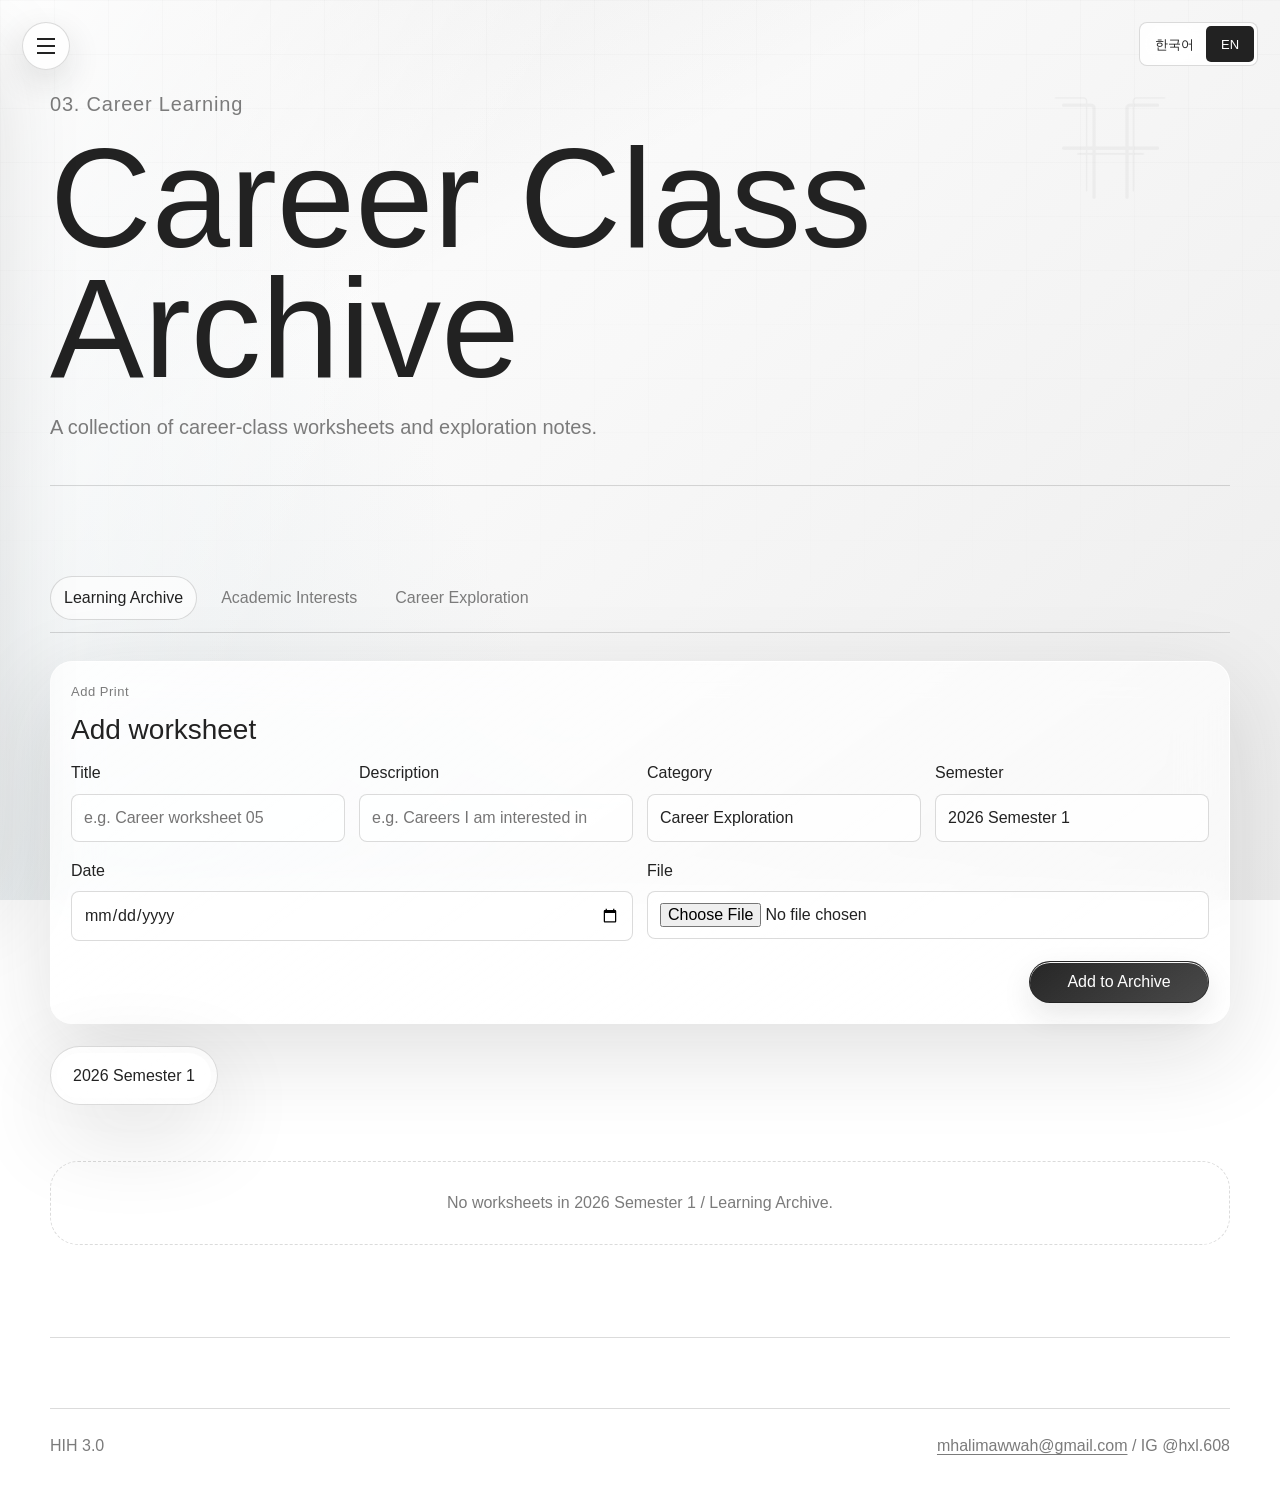
==== commit 001d212b: "Sync all pages with latest messages" ====
--- a/hih-career_exp.html
+++ b/hih-career_exp.html
@@ -29,7 +29,7 @@
             <header class="page-header">
                 <p class="eyebrow">03. Career Learning</p>
                 <h1>Career Class Archive</h1>
-                <p>진로 시간 때 배워둔 학습지와 탐색 기록을 모아두는 페이지입니다.</p>
+                <p>A collection of career-class worksheets and exploration notes.</p>
             </header>
 
             <main>
@@ -57,7 +57,7 @@
                             Category
                             <select name="worksheetCategory" required>
                                 <option value="Career Exploration">진로 탐색</option>
-                                <option value="Academic Interests">취미 및 특기</option>
+                                <option value="Academic Interests">Hobbies and skills</option>
                                 <option value="Learning Archive">진로 시간 학습지</option>
                             </select>
                         </label>
@@ -86,7 +86,7 @@
                         </aside>
 
                         <div class="worksheet-grid">
-                            <p class="empty-state">아직 추가된 학습지가 없습니다. 위 폼에서 수업 프린트나 학습지를 추가해보세요.</p>
+                            <p class="empty-state">No worksheets yet. Add your class handouts or worksheets using the form above.</p>
                         </div>
                     </div>
                 </section>
--- a/hih_design.css
+++ b/hih_design.css
@@ -848,6 +848,13 @@
     width: 54px;
 }
 
+.certificate-card .medal-word {
+    border-radius: 999px;
+    min-width: 54px;
+    padding: 0 12px;
+    width: max-content;
+}
+
 .project-list {
     border-top: 1px solid var(--line);
     max-width: 980px;
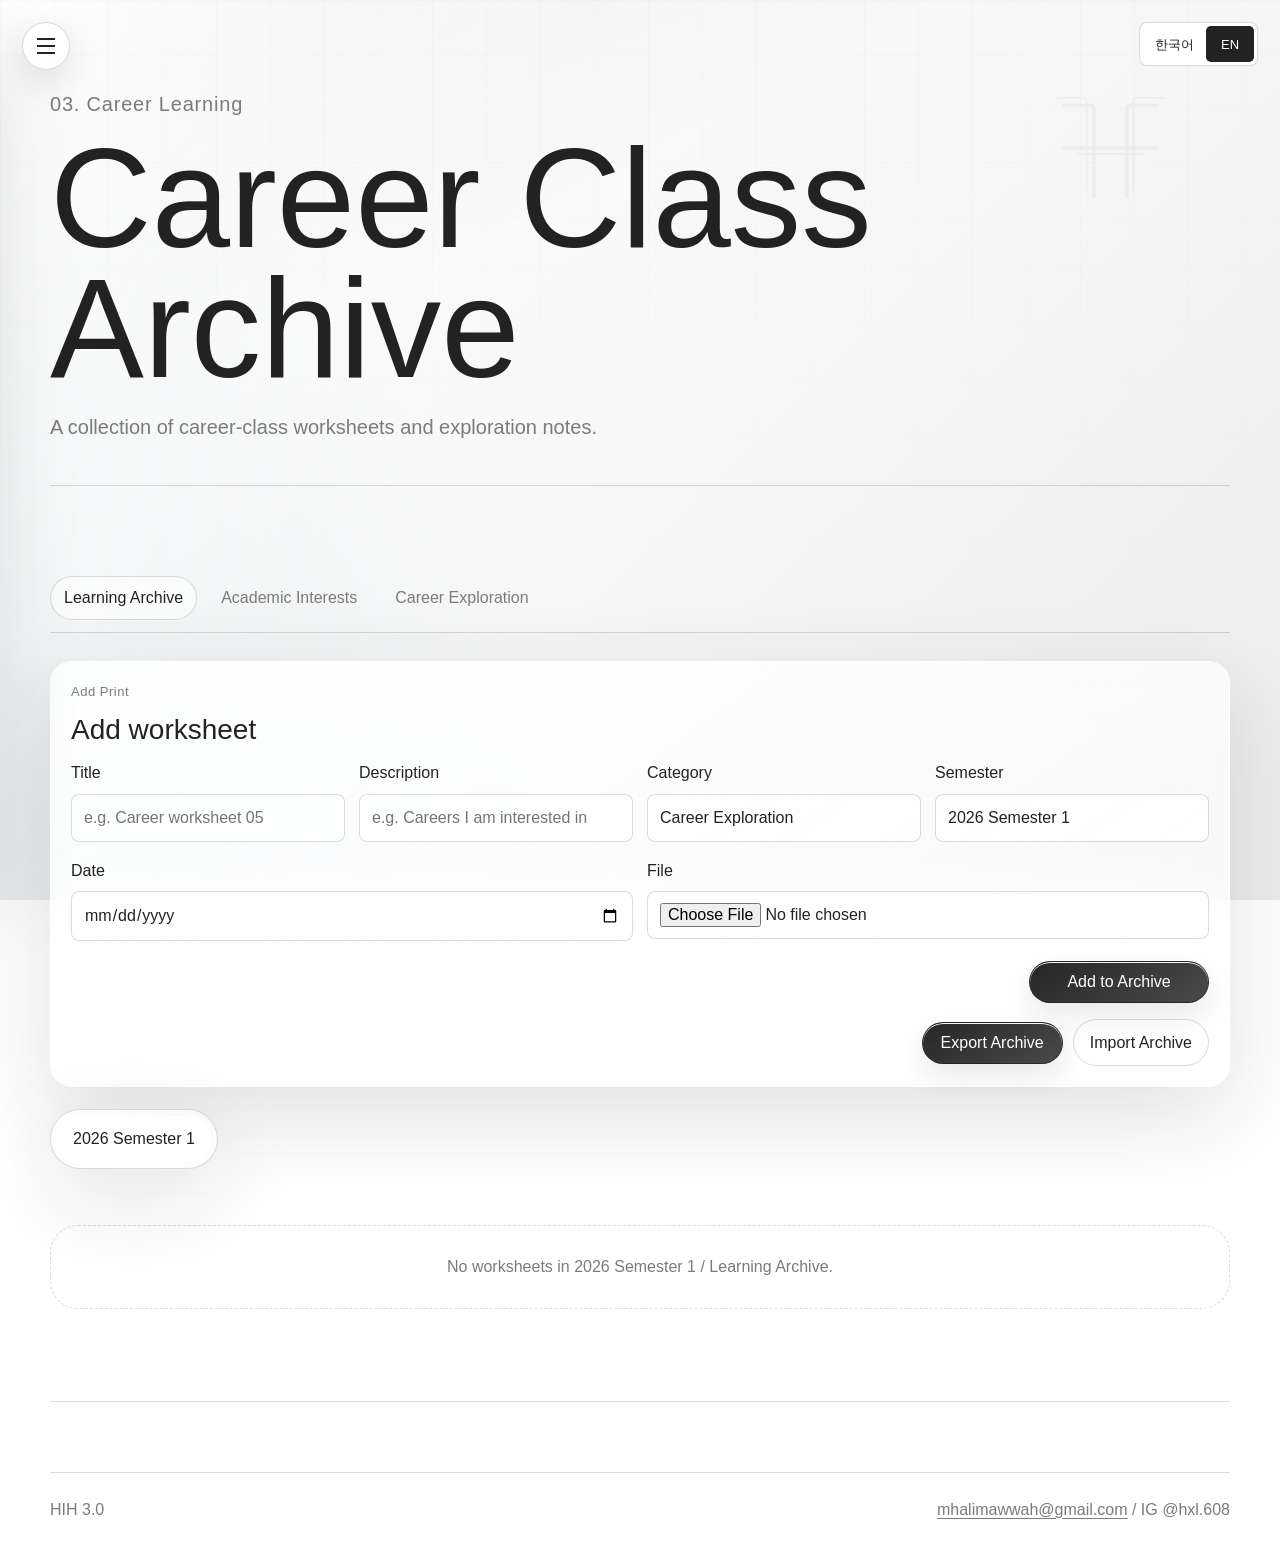
==== commit 6da5839a: "Make career archive recoverable" ====
--- a/hih-career_exp.html
+++ b/hih-career_exp.html
@@ -78,6 +78,13 @@
                             <input type="file" name="worksheetFile" accept=".pdf,image/*">
                         </label>
                         <button type="submit">Add to Archive</button>
+                        <div class="archive-tools">
+                            <button type="button" data-archive-action="export">Export Archive</button>
+                            <label class="archive-import">
+                                Import Archive
+                                <input type="file" data-archive-import accept="application/json,.json">
+                            </label>
+                        </div>
                     </form>
 
                     <div class="career-layout">
--- a/hih_design.css
+++ b/hih_design.css
@@ -1309,6 +1309,33 @@
     margin-top: 4px;
 }
 
+.archive-tools {
+    grid-column: 1 / -1;
+    display: flex;
+    flex-wrap: wrap;
+    align-items: center;
+    justify-content: flex-end;
+    gap: 10px;
+}
+
+.archive-tools button,
+.archive-tools .archive-import {
+    min-width: 0;
+    margin: 0;
+}
+
+.archive-tools .archive-import {
+    border: 1px solid var(--line);
+    border-radius: 999px;
+    padding: 10px 16px;
+    cursor: pointer;
+    display: block;
+}
+
+.archive-tools input[type="file"] {
+    display: none;
+}
+
 .archive-list {
     border: 1px solid var(--line);
     border-radius: 999px;
@@ -1525,19 +1552,21 @@
 
 .journey-layout {
     display: grid;
-    grid-template-columns: minmax(260px, 0.8fr) minmax(0, 1.2fr);
-    gap: 26px;
+    gap: 34px;
 }
 
 .journey-list {
-    border-left: 1px solid var(--primary);
-    display: grid;
-    gap: 18px;
+    border-top: 1px solid var(--primary);
+    display: grid;
+    grid-template-columns: repeat(6, minmax(0, 1fr));
+    gap: 0;
     list-style: none;
-    padding-left: 24px;
+    padding: 0;
 }
 
 .journey-list li {
+    min-width: 0;
+    padding: 38px 18px 0 0;
     position: relative;
 }
 
@@ -1547,9 +1576,9 @@
     border-radius: 50%;
     content: "";
     height: 10px;
-    left: -30px;
+    left: 0;
     position: absolute;
-    top: 8px;
+    top: -6px;
     width: 10px;
 }
 
@@ -1565,6 +1594,7 @@
     color: var(--secondary);
     display: block;
     font-size: 13px;
+    margin-bottom: 8px;
 }
 
 .journey-detail {
@@ -1760,6 +1790,11 @@
     .worksheet-grid {
         grid-template-columns: repeat(2, minmax(0, 1fr));
     }
+
+    .journey-list {
+        grid-template-columns: repeat(3, minmax(0, 1fr));
+        row-gap: 24px;
+    }
 }
 
 @media (max-width: 540px) {
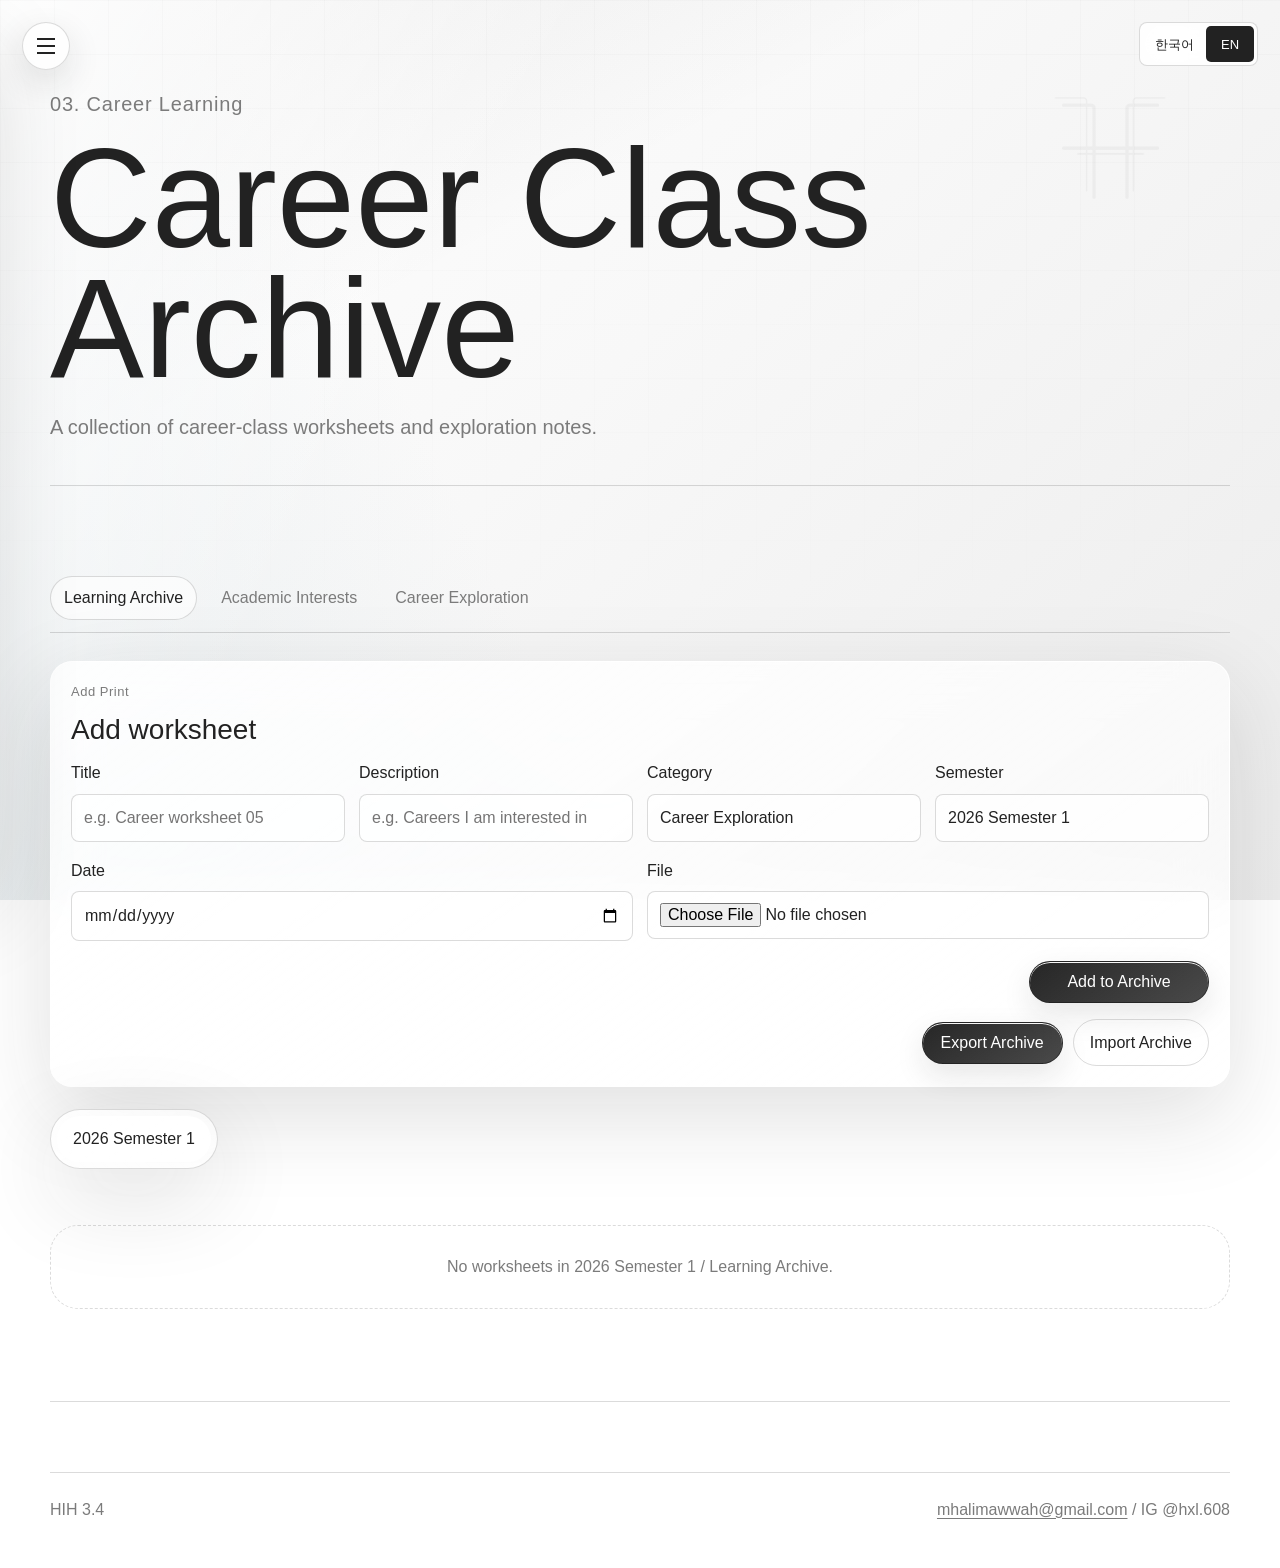
==== commit 044dbff3: "Updated HIH 3.4" ====
--- a/hih-career_exp.html
+++ b/hih-career_exp.html
@@ -100,7 +100,7 @@
             </main>
 
             <footer>
-                <p>HIH 3.0</p>
+                <p>HIH 3.4</p>
                 <p><a href="mailto:mhalimawwah@gmail.com">mhalimawwah@gmail.com</a> / IG @hxl.608</p>
             </footer>
         </div>
--- a/hih_design.css
+++ b/hih_design.css
@@ -613,6 +613,75 @@
     gap: 16px;
 }
 
+.section-note {
+    color: var(--secondary);
+    font-size: 14px;
+    max-width: 240px;
+}
+
+.stack-grid {
+    display: grid;
+    grid-template-columns: repeat(6, minmax(0, 1fr));
+    gap: 12px;
+}
+
+.stack-card {
+    min-height: 190px;
+    padding: 18px;
+    display: flex;
+    flex-direction: column;
+    justify-content: space-between;
+    gap: 28px;
+    border: 1px solid var(--line);
+    border-radius: var(--radius);
+    background: rgba(255, 255, 255, 0.5);
+    box-shadow: var(--glass-shadow);
+    transition: transform 180ms ease, background 180ms ease;
+}
+
+.stack-card:hover {
+    background: var(--glass-strong);
+    transform: translateY(-4px);
+}
+
+.stack-mark {
+    display: grid;
+    width: 56px;
+    aspect-ratio: 1;
+    place-items: center;
+    border-radius: 12px;
+    color: #ffffff;
+    font-size: 22px;
+    font-weight: 700;
+    letter-spacing: 0;
+}
+
+.stack-mark img {
+    width: 100%;
+    height: 100%;
+    object-fit: contain;
+}
+
+.stack-card h3 {
+    font-size: 17px;
+    font-weight: 500;
+}
+
+.stack-card p {
+    color: var(--secondary);
+    font-size: 12px;
+    margin-top: 4px;
+}
+
+.stack-card-c .stack-mark,
+.stack-card-html .stack-mark,
+.stack-card-css .stack-mark,
+.stack-card-js .stack-mark,
+.stack-card-python .stack-mark,
+.stack-card-react .stack-mark {
+    background: transparent;
+}
+
 .mini-card,
 .info-card,
 .certificate-card,
@@ -794,6 +863,34 @@
     font-size: 14px;
 }
 
+.profile-card .profile-keywords {
+    display: grid;
+    grid-template-columns: repeat(2, minmax(0, 1fr));
+    gap: 7px 8px;
+    margin-top: 22px;
+    text-align: left;
+}
+
+.profile-keywords .keyword {
+    border-top: 1px solid var(--line);
+    color: var(--secondary);
+    font-size: 10px;
+    font-weight: 600;
+    letter-spacing: 0.04em;
+    line-height: 1.35;
+    padding-top: 7px;
+    text-transform: uppercase;
+}
+
+.profile-keywords .keyword-featured {
+    color: var(--primary);
+}
+
+.profile-keywords .keyword-wide {
+    grid-column: 1 / -1;
+    font-size: 11px;
+}
+
 .info-grid {
     display: grid;
     grid-template-columns: repeat(2, minmax(0, 1fr));
@@ -876,7 +973,25 @@
     aspect-ratio: 4 / 3;
     border: 1px solid var(--line);
     border-radius: var(--radius);
-    background: linear-gradient(135deg, var(--tertiary), #e8e8e8);
+    background:
+        linear-gradient(135deg, rgba(255, 255, 255, 0.75), rgba(224, 224, 224, 0.55)),
+        repeating-linear-gradient(135deg, transparent 0 12px, rgba(34, 34, 34, 0.05) 12px 13px);
+    background-position: center;
+    background-size: cover;
+    display: grid;
+    overflow: hidden;
+    place-items: center;
+}
+
+.project-thumb::after {
+    color: var(--secondary);
+    content: attr(data-project-label);
+    font-size: 11px;
+    text-align: center;
+}
+
+.project-thumb.has-image::after {
+    content: "";
 }
 
 .project-tags {
@@ -1140,6 +1255,10 @@
         grid-template-columns: 1fr;
     }
 
+    .stack-grid {
+        grid-template-columns: repeat(3, minmax(0, 1fr));
+    }
+
     .timeline {
         grid-template-columns: 1fr;
         gap: 18px;
@@ -1240,6 +1359,25 @@
         min-height: 56px;
         padding-left: 0;
     }
+
+    .section-heading {
+        align-items: start;
+        flex-direction: column;
+    }
+
+    .stack-grid {
+        grid-template-columns: repeat(2, minmax(0, 1fr));
+    }
+
+    .stack-card {
+        min-height: 156px;
+        padding: 14px;
+    }
+
+    .stack-mark {
+        width: 46px;
+        font-size: 18px;
+    }
 }
 
 .dashboard-tabs {
@@ -1257,6 +1395,28 @@
     border-radius: 999px;
     color: var(--secondary);
     padding: 8px 13px;
+}
+
+.dashboard-tabs button {
+    appearance: none;
+    background: transparent;
+    border: 1px solid transparent;
+    border-radius: 999px;
+    color: var(--secondary);
+    cursor: pointer;
+    font: inherit;
+    padding: 8px 13px;
+}
+
+.dashboard-tabs button:hover,
+.dashboard-tabs button:focus-visible,
+.dashboard-tabs button.active {
+    color: var(--primary);
+}
+
+.dashboard-tabs button.active {
+    border-color: var(--line);
+    background: var(--glass-strong);
 }
 
 .dashboard-tabs .active,
